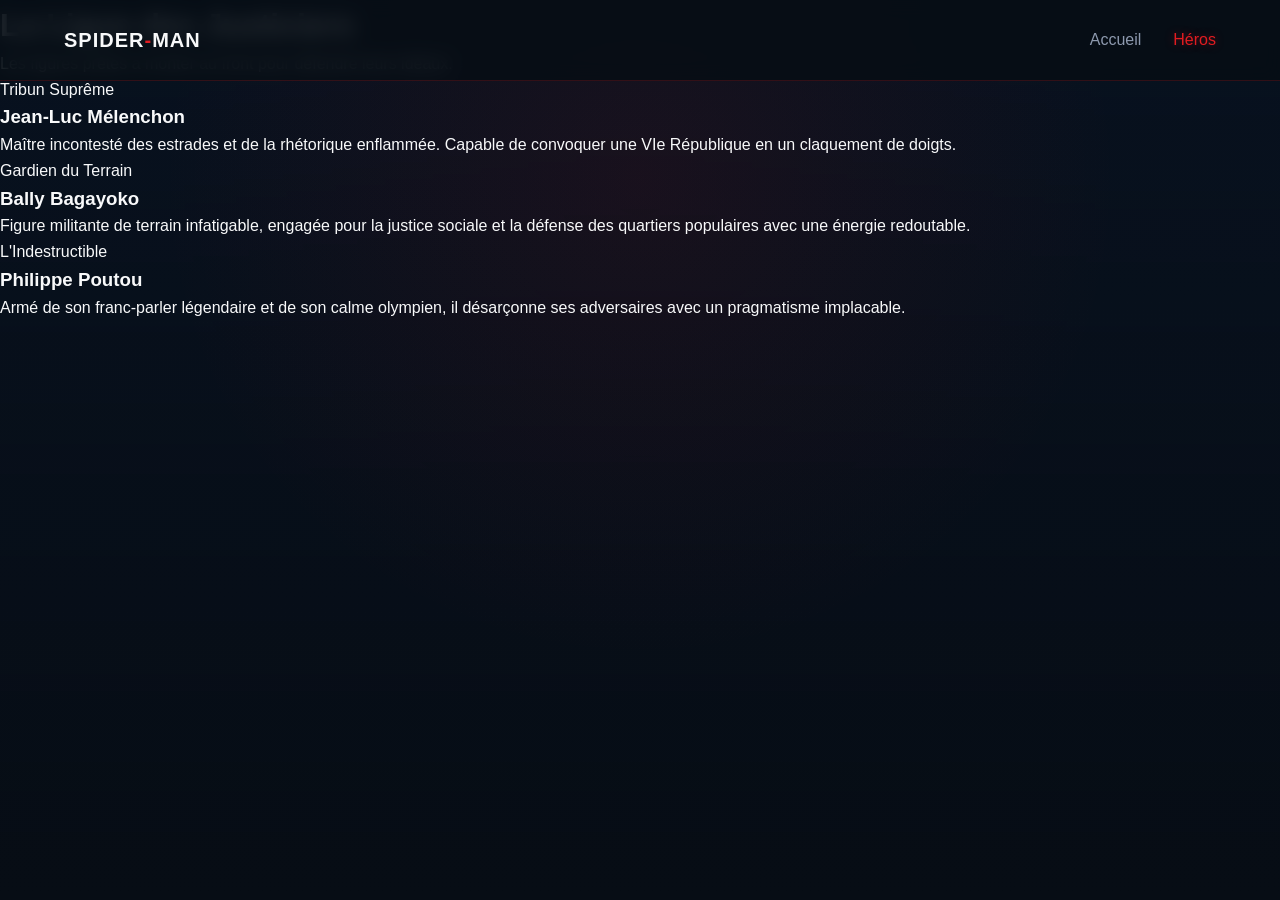
==== heroes.html @ 10fac40e "update heroes.html" ====
<!DOCTYPE html>
<html lang="fr">
<head>
    <meta charset="UTF-8">
    <meta name="viewport" content="width=device-width, initial-scale=1.0">
    <title>Spider-Man | Héros</title>
    <link rel="stylesheet" href="style.css">
</head>
<body>

    <!-- Navigation -->
    <header>
        <a href="index.html" class="logo">SPIDER<span>-</span>MAN</a>
        <nav>
            <ul>
                <li><a href="index.html">Accueil</a></li>
                <li><a href="heroes.html" class="active">Héros</a></li>
            </ul>
        </nav>
    </header>

    <!-- Section Liste des Héros -->
    <main class="heroes-container">
        <div class="heroes-header">
            <h1>La <span>Ligue</span> des Justiciers</h1>
            <p>Les figures prêtes à monter au front pour défendre leurs idéaux.</p>
        </div>

        <div class="heroes-grid">
            <!-- Jean-Luc Mélenchon -->
            <article class="hero-card">
                <span class="hero-badge">Tribun Suprême</span>
                <h3>Jean-Luc Mélenchon</h3>
                <p>Maître incontesté des estrades et de la rhétorique enflammée. Capable de convoquer une VIe République en un claquement de doigts.</p>
            </article>

            <!-- Bally Bagayoko -->
            <article class="hero-card">
                <span class="hero-badge">Gardien du Terrain</span>
                <h3>Bally Bagayoko</h3>
                <p>Figure militante de terrain infatigable, engagée pour la justice sociale et la défense des quartiers populaires avec une énergie redoutable.</p>
            </article>

            <!-- Philippe Poutou -->
            <article class="hero-card">
                <span class="hero-badge">L'Indestructible</span>
                <h3>Philippe Poutou</h3>
                <p>Armé de son franc-parler légendaire et de son calme olympien, il désarçonne ses adversaires avec un pragmatisme implacable.</p>
            </article>
        </div>
    </main>

</body>
</html>
---- style.css ----
/* =================================================================ato
   SPIDER-MAN THEME - INDEX.HTML (Épuré & Moderne)
   ================================================================ */

/* --- Variables Globales --- */
:root {
  --spidey-red: #E21C21;
  --spidey-red-dark: #b51216;
  --spidey-blue: #0A192F;
  --spidey-blue-light: #1D3557;
  --bg-dark: #070D15;
  --text-main: #F8F9FA;
  --text-muted: #8D99AE;
  --transition-smooth: all 0.3s cubic-bezier(0.4, 0, 0.2, 1);
}

/* --- Reset & Base --- */
* {
  margin: 0;
  padding: 0;
  box-sizing: border-box;
}

body {
  font-family: 'Inter', -apple-system, BlinkMacSystemFont, "Segoe UI", Roboto, sans-serif;
  background-color: var(--bg-dark);
  color: var(--text-main);
  line-height: 1.6;
  overflow-x: hidden;
}

/* Fond subtil inspiré de la texture toile d'araignée en arrière-plan */
body::before {
  content: "";
  position: fixed;
  top: 0; left: 0; width: 100%; height: 100%;
  background-image: 
    radial-gradient(circle at 50% 20%, rgba(226, 28, 33, 0.08) 0%, transparent 50%),
    linear-gradient(to bottom, rgba(10, 25, 47, 0.4), var(--bg-dark));
  z-index: -1;
}

/* --- Navigation / Header --- */
header {
  display: flex;
  justify-content: space-between;
  align-items: center;
  padding: 1.5rem 5%;
  position: fixed;
  top: 0;
  left: 0;
  width: 100%;
  background: rgba(7, 13, 21, 0.85);
  backdrop-filter: blur(10px);
  z-index: 1000;
  border-bottom: 1px solid rgba(226, 28, 33, 0.2);
}

.logo {
  font-weight: 800;
  font-size: 1.25rem;
  letter-spacing: 1px;
  color: var(--text-main);
  text-decoration: none;
}

.logo span {
  color: var(--spidey-red);
}

nav ul {
  display: flex;
  list-style: none;
  gap: 2rem;
}

nav a {
  text-decoration: none;
  color: var(--text-muted);
  font-weight: 500;
  transition: var(--transition-smooth);
}

nav a:hover,
nav a.active {
  color: var(--spidey-red);
  text-shadow: 0 0 10px rgba(226, 28, 33, 0.4);
}

/* --- Hero Section (Accueil) --- */
.hero {
  min-height: 100vh;
  display: flex;
  align-items: center;
  justify-content: space-between;
  padding: 0 10%;
  padding-top: 80px;
  gap: 4rem;
}

.hero-content {
  flex: 1;
  max-width: 600px;
}

.hero-tag {
  display: inline-block;
  background: rgba(226, 28, 33, 0.15);
  color: var(--spidey-red);
  padding: 0.4rem 1rem;
  border-radius: 50px;
  font-size: 0.85rem;
  font-weight: 600;
  margin-bottom: 1.5rem;
  border: 1px solid rgba(226, 28, 33, 0.3);
}

.hero h1 {
  font-size: 3.5rem;
  font-weight: 900;
  line-height: 1.1;
  margin-bottom: 1.5rem;
  letter-spacing: -1px;
}

.hero h1 span {
  color: var(--spidey-red);
}

.hero p {
  color: var(--text-muted);
  font-size: 1.1rem;
  margin-bottom: 2.5rem;
}

/* --- Boutons --- */
.cta-group {
  display: flex;
  gap: 1rem;
}

.btn {
  display: inline-block;
  padding: 0.8rem 2rem;
  border-radius: 6px;
  font-weight: 600;
  text-decoration: none;
  transition: var(--transition-smooth);
  cursor: pointer;
}

.btn-primary {
  background-color: var(--spidey-red);
  color: white;
  box-shadow: 0 4px 20px rgba(226, 28, 33, 0.4);
}

.btn-primary:hover {
  background-color: var(--spidey-red-dark);
  transform: translateY(-2px);
  box-shadow: 0 6px 25px rgba(226, 28, 33, 0.6);
}

.btn-secondary {
  background: transparent;
  color: var(--text-main);
  border: 1px solid rgba(255, 255, 255, 0.2);
}

.btn-secondary:hover {
  border-color: var(--text-main);
  background: rgba(255, 255, 255, 0.05);
}

/* --- Élément Visuel / Carte Minimaliste --- */
.hero-visual {
  flex: 1;
  display: flex;
  justify-content: center;
  align-items: center;
}

.spider-card {
  width: 100%;
  max-width: 380px;
  height: 480px;
  background: linear-gradient(145deg, rgba(29, 53, 87, 0.4), rgba(10, 25, 47, 0.8));
  border-radius: 20px;
  border: 1px solid rgba(226, 28, 33, 0.2);
  display: flex;
  flex-direction: column;
  justify-content: flex-end;
  padding: 2.5rem;
  position: relative;
  box-shadow: 0 20px 40px rgba(0, 0, 0, 0.5);
  overflow: hidden;
}

/* Effet graphique minimaliste de l'œil / masque dans la carte */
.spider-card::before {
  content: "";
  position: absolute;
  top: 15%;
  left: 50%;
  transform: translateX(-50%);
  width: 120px;
  height: 60px;
  background: radial-gradient(ellipse at center, rgba(226, 28, 33, 0.8) 0%, transparent 70%);
  filter: blur(25px);
  z-index: 1;
}

.card-info {
  position: relative;
  z-index: 2;
}

.card-info h3 {
  font-size: 1.5rem;
  margin-bottom: 0.5rem;
}

.card-info p {
  font-size: 0.9rem;
  color: var(--text-muted);
}

/* --- Responsive design simple --- */
@media (max-width: 968px) {
  .hero {
    flex-direction: column;
    text-align: center;
    justify-content: center;
    padding-top: 120px;
  }

  .hero-content {
    max-width: 100%;
  }

  .cta-group {
    justify-content: center;
  }

  nav ul {
    gap: 1rem;
  }
}
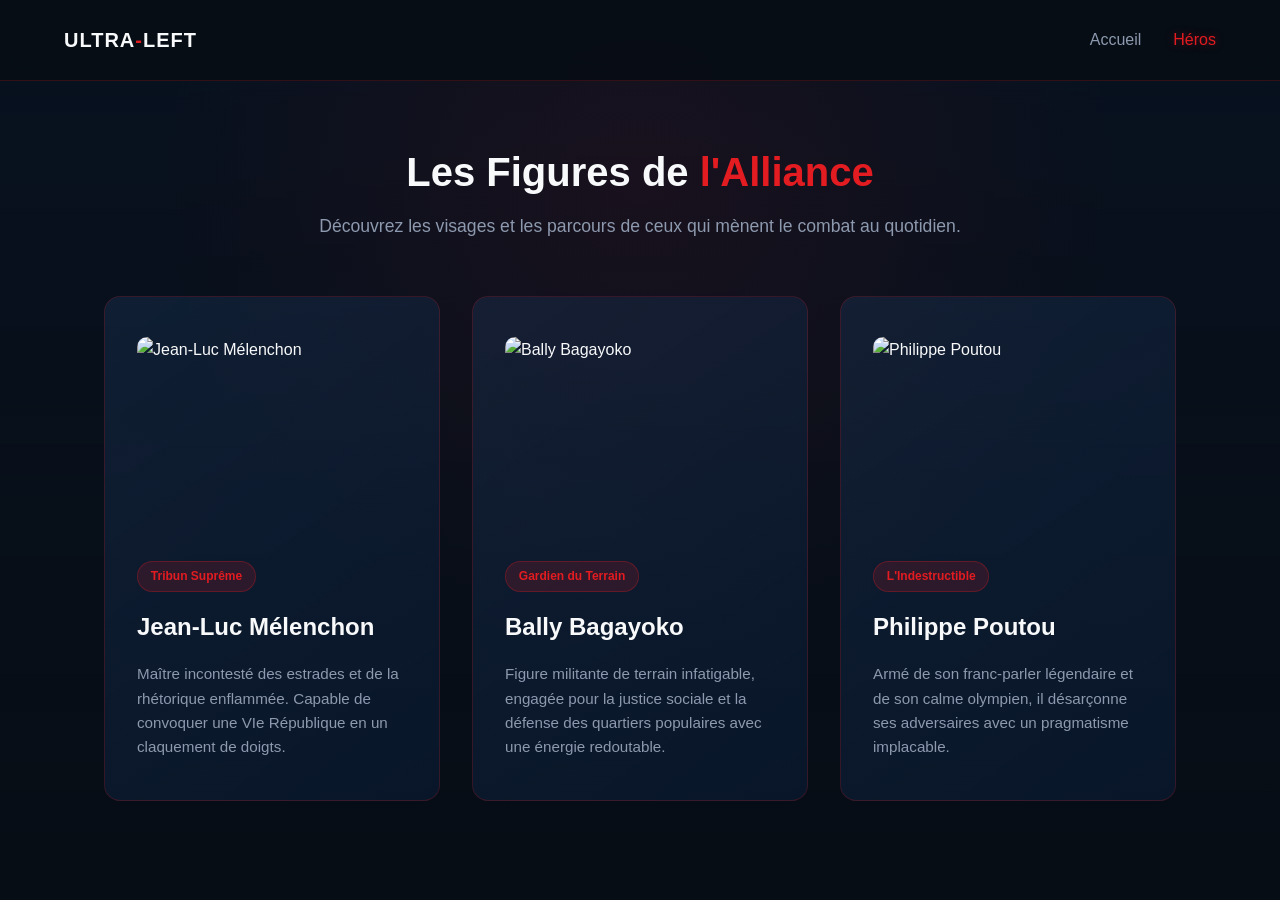
==== commit c68abf34: "update all" ====
--- a/heroes.html
+++ b/heroes.html
@@ -3,14 +3,14 @@
 <head>
     <meta charset="UTF-8">
     <meta name="viewport" content="width=device-width, initial-scale=1.0">
-    <title>Spider-Man | Héros</title>
+    <title>Ultra-Left | Héros</title>
     <link rel="stylesheet" href="style.css">
 </head>
 <body>
 
     <!-- Navigation -->
     <header>
-        <a href="index.html" class="logo">SPIDER<span>-</span>MAN</a>
+        <a href="index.html" class="logo">ULTRA<span>-</span>LEFT</a>
         <nav>
             <ul>
                 <li><a href="index.html">Accueil</a></li>
@@ -22,13 +22,16 @@
     <!-- Section Liste des Héros -->
     <main class="heroes-container">
         <div class="heroes-header">
-            <h1>La <span>Ligue</span> des Justiciers</h1>
-            <p>Les figures prêtes à monter au front pour défendre leurs idéaux.</p>
+            <h1>Les Figures de <span>l'Alliance</span></h1>
+            <p>Découvrez les visages et les parcours de ceux qui mènent le combat au quotidien.</p>
         </div>
 
         <div class="heroes-grid">
             <!-- Jean-Luc Mélenchon -->
             <article class="hero-card">
+                <div class="hero-img-container">
+                    <img src="https://images.unsplash.com/photo-1544717305-2782549b5136?auto=format&fit=crop&w=600&q=80" alt="Jean-Luc Mélenchon">
+                </div>
                 <span class="hero-badge">Tribun Suprême</span>
                 <h3>Jean-Luc Mélenchon</h3>
                 <p>Maître incontesté des estrades et de la rhétorique enflammée. Capable de convoquer une VIe République en un claquement de doigts.</p>
@@ -36,6 +39,9 @@
 
             <!-- Bally Bagayoko -->
             <article class="hero-card">
+                <div class="hero-img-container">
+                    <img src="https://images.unsplash.com/photo-1507003211169-0a1dd7228f2d?auto=format&fit=crop&w=600&q=80" alt="Bally Bagayoko">
+                </div>
                 <span class="hero-badge">Gardien du Terrain</span>
                 <h3>Bally Bagayoko</h3>
                 <p>Figure militante de terrain infatigable, engagée pour la justice sociale et la défense des quartiers populaires avec une énergie redoutable.</p>
@@ -43,6 +49,9 @@
 
             <!-- Philippe Poutou -->
             <article class="hero-card">
+                <div class="hero-img-container">
+                    <img src="https://images.unsplash.com/photo-1500648767791-00dcc994a43e?auto=format&fit=crop&w=600&q=80" alt="Philippe Poutou">
+                </div>
                 <span class="hero-badge">L'Indestructible</span>
                 <h3>Philippe Poutou</h3>
                 <p>Armé de son franc-parler légendaire et de son calme olympien, il désarçonne ses adversaires avec un pragmatisme implacable.</p>
--- a/style.css
+++ b/style.css
@@ -245,4 +245,100 @@
   nav ul {
     gap: 1rem;
   }
+}
+/* =================================================================
+   HEROES.HTML STYLES
+   ================================================================ */
+
+.heroes-container {
+  padding: 140px 5% 5rem 5%;
+  max-width: 1200px;
+  margin: 0 auto;
+}
+
+.heroes-header {
+  text-align: center;
+  margin-bottom: 3.5rem;
+}
+
+.heroes-header h1 {
+  font-size: 2.5rem;
+  font-weight: 800;
+  margin-bottom: 0.5rem;
+}
+
+.heroes-header h1 span {
+  color: var(--spidey-red);
+}
+
+.heroes-header p {
+  color: var(--text-muted);
+  font-size: 1.1rem;
+}
+
+.heroes-grid {
+  display: grid;
+  grid-template-columns: repeat(auto-fit, minmax(320px, 1fr));
+  gap: 2rem;
+}
+
+.hero-card {
+  background: linear-gradient(145deg, rgba(29, 53, 87, 0.4), rgba(10, 25, 47, 0.8));
+  border-radius: 16px;
+  border: 1px solid rgba(226, 28, 33, 0.2);
+  padding: 2.5rem 2rem;
+  display: flex;
+  flex-direction: column;
+  gap: 1rem;
+  transition: var(--transition-smooth);
+  position: relative;
+  overflow: hidden;
+}
+
+.hero-card:hover {
+  transform: translateY(-5px);
+  border-color: var(--spidey-red);
+  box-shadow: 0 10px 30px rgba(226, 28, 33, 0.25);
+}
+
+.hero-badge {
+  align-self: flex-start;
+  background: rgba(226, 28, 33, 0.15);
+  color: var(--spidey-red);
+  padding: 0.3rem 0.8rem;
+  border-radius: 50px;
+  font-size: 0.75rem;
+  font-weight: 600;
+  border: 1px solid rgba(226, 28, 33, 0.3);
+}
+
+.hero-card h3 {
+  font-size: 1.5rem;
+  font-weight: 700;
+  color: var(--text-main);
+}
+
+.hero-card p {
+  color: var(--text-muted);
+  font-size: 0.95rem;
+  line-height: 1.6;
+}
+/* --- Style des images pour les cartes de héros --- */
+.hero-img-container {
+  width: 100%;
+  height: 200px;
+  overflow: hidden;
+  border-radius: 10px;
+  margin-bottom: 0.5rem;
+}
+
+.hero-img-container img {
+  width: 100%;
+  height: 100%;
+  object-fit: cover;
+  transition: transform 0.5s ease;
+}
+
+.hero-card:hover .hero-img-container img {
+  transform: scale(1.05);
 }
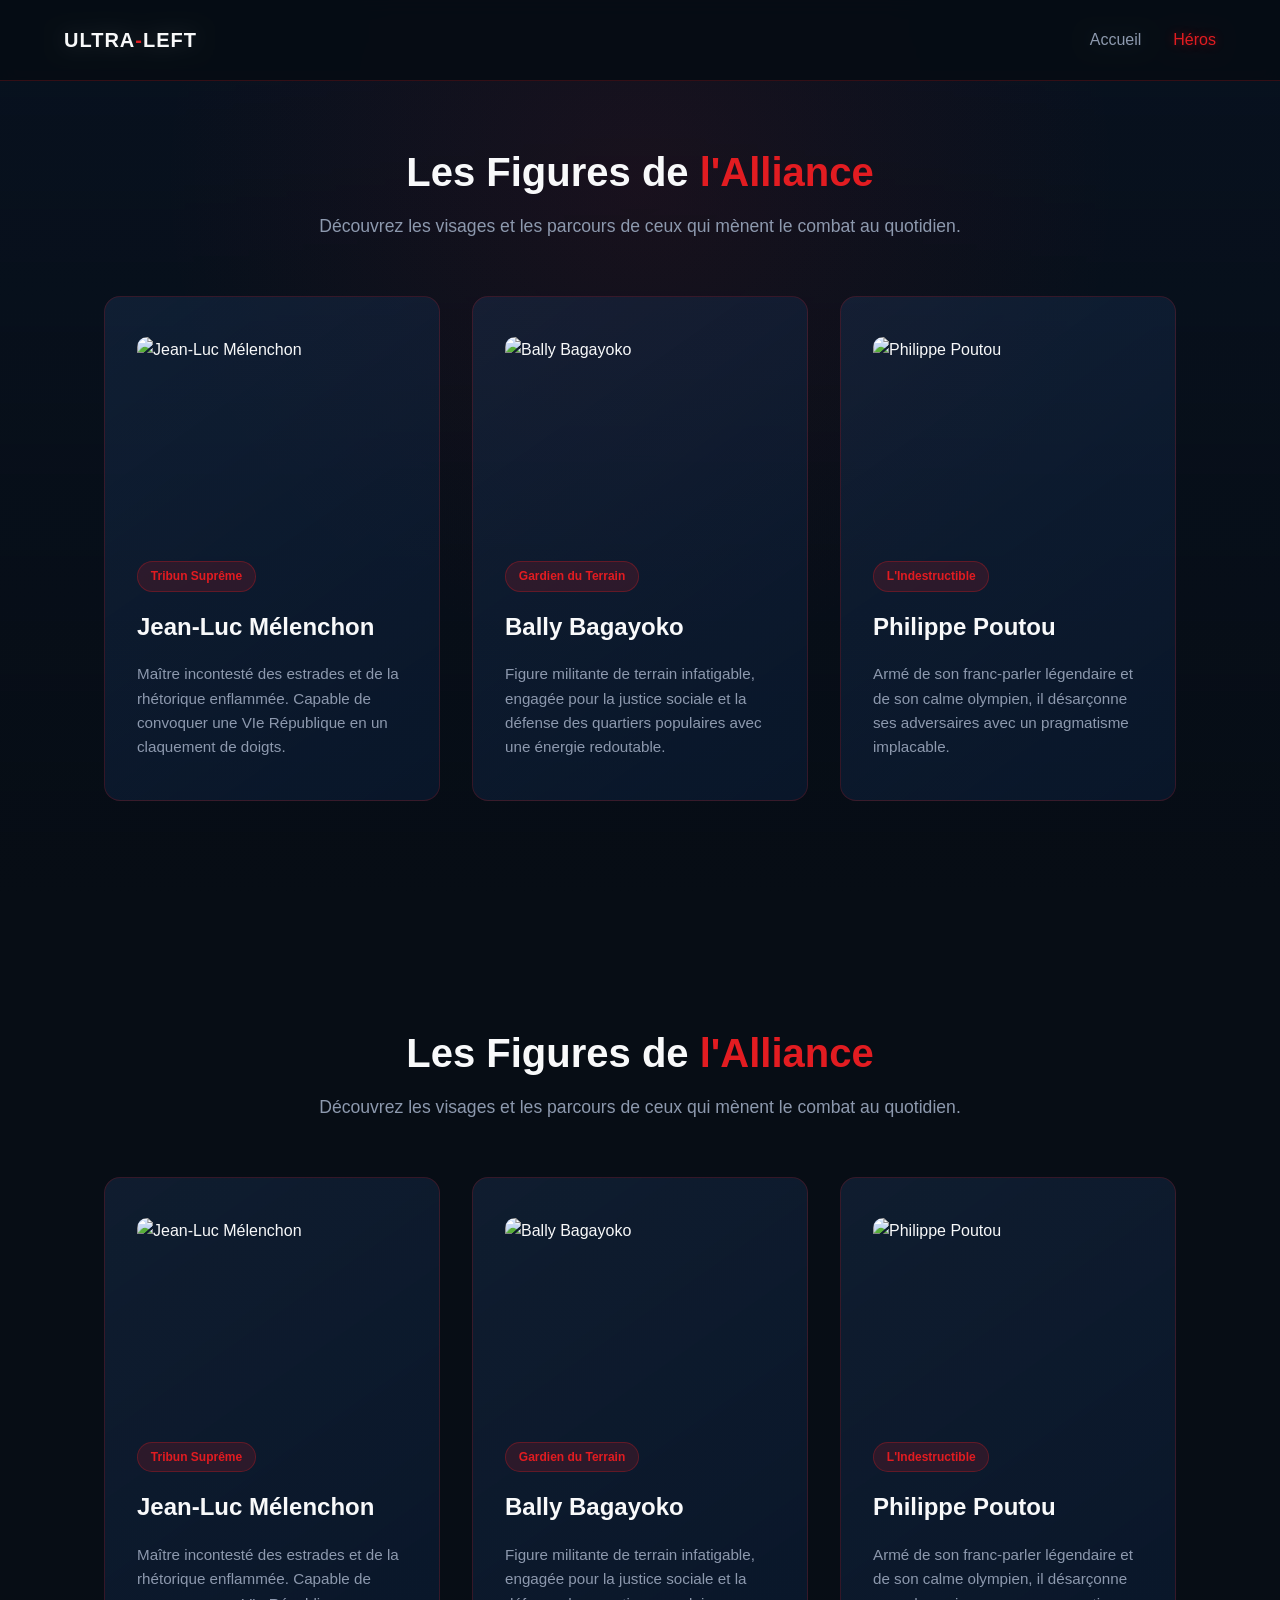
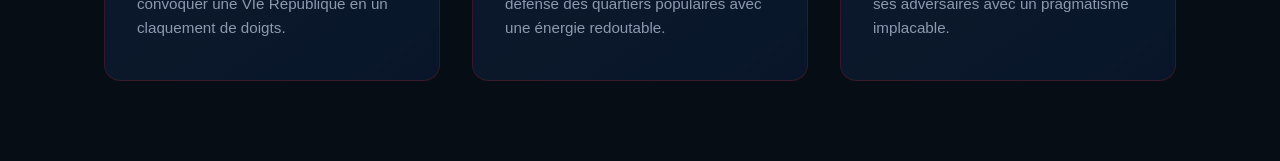
==== commit 26201226: "update index heroes" ====
--- a/heroes.html
+++ b/heroes.html
@@ -30,7 +30,7 @@
             <!-- Jean-Luc Mélenchon -->
             <article class="hero-card">
                 <div class="hero-img-container">
-                    <img src="https://images.unsplash.com/photo-1544717305-2782549b5136?auto=format&fit=crop&w=600&q=80" alt="Jean-Luc Mélenchon">
+                    <img src="https://hanslucas.com/db/1/pict/zoom/1733183.jpg" alt="Jean-Luc Mélenchon">
                 </div>
                 <span class="hero-badge">Tribun Suprême</span>
                 <h3>Jean-Luc Mélenchon</h3>
@@ -40,7 +40,7 @@
             <!-- Bally Bagayoko -->
             <article class="hero-card">
                 <div class="hero-img-container">
-                    <img src="https://images.unsplash.com/photo-1507003211169-0a1dd7228f2d?auto=format&fit=crop&w=600&q=80" alt="Bally Bagayoko">
+                    <img src="https://www.ballybagayoko.com/wp-content/uploads/2025/11/Bally-Bagayoko-LFI-Saint-Denis-Pierrefitte-09-scaled.jpg" alt="Bally Bagayoko">
                 </div>
                 <span class="hero-badge">Gardien du Terrain</span>
                 <h3>Bally Bagayoko</h3>
@@ -50,7 +50,69 @@
             <!-- Philippe Poutou -->
             <article class="hero-card">
                 <div class="hero-img-container">
-                    <img src="https://images.unsplash.com/photo-1500648767791-00dcc994a43e?auto=format&fit=crop&w=600&q=80" alt="Philippe Poutou">
+                    <img src="https://hanslucas.com/db/1/pict/zoom/1487719.jpg" alt="Philippe Poutou">
+                </div>
+                <span class="hero-badge">L'Indestructible</span>
+                <h3>Philippe Poutou</h3>
+                <p>Armé de son franc-parler légendaire et de son calme olympien, il désarçonne ses adversaires avec un pragmatisme implacable.</p>
+            </article>
+        </div>
+    </main>
+
+</body>
+</html><!DOCTYPE html>
+<html lang="fr">
+<head>
+    <meta charset="UTF-8">
+    <meta name="viewport" content="width=device-width, initial-scale=1.0">
+    <title>Ultra-Left | Héros</title>
+    <link rel="stylesheet" href="style.css">
+</head>
+<body>
+
+    <!-- Navigation -->
+    <header>
+        <a href="index.html" class="logo">ULTRA<span>-</span>LEFT</a>
+        <nav>
+            <ul>
+                <li><a href="index.html">Accueil</a></li>
+                <li><a href="heroes.html" class="active">Héros</a></li>
+            </ul>
+        </nav>
+    </header>
+
+    <!-- Section Liste des Héros -->
+    <main class="heroes-container">
+        <div class="heroes-header">
+            <h1>Les Figures de <span>l'Alliance</span></h1>
+            <p>Découvrez les visages et les parcours de ceux qui mènent le combat au quotidien.</p>
+        </div>
+
+        <div class="heroes-grid">
+            <!-- Jean-Luc Mélenchon -->
+            <article class="hero-card">
+                <div class="hero-img-container">
+                    <img src="https://hanslucas.com/db/1/pict/zoom/1733183.jpg" alt="Jean-Luc Mélenchon">
+                </div>
+                <span class="hero-badge">Tribun Suprême</span>
+                <h3>Jean-Luc Mélenchon</h3>
+                <p>Maître incontesté des estrades et de la rhétorique enflammée. Capable de convoquer une VIe République en un claquement de doigts.</p>
+            </article>
+
+            <!-- Bally Bagayoko -->
+            <article class="hero-card">
+                <div class="hero-img-container">
+                    <img src="https://www.ballybagayoko.com/wp-content/uploads/2025/11/Bally-Bagayoko-LFI-Saint-Denis-Pierrefitte-09-scaled.jpg" alt="Bally Bagayoko">
+                </div>
+                <span class="hero-badge">Gardien du Terrain</span>
+                <h3>Bally Bagayoko</h3>
+                <p>Figure militante de terrain infatigable, engagée pour la justice sociale et la défense des quartiers populaires avec une énergie redoutable.</p>
+            </article>
+
+            <!-- Philippe Poutou -->
+            <article class="hero-card">
+                <div class="hero-img-container">
+                    <img src="https://hanslucas.com/db/1/pict/zoom/1487719.jpg" alt="Philippe Poutou">
                 </div>
                 <span class="hero-badge">L'Indestructible</span>
                 <h3>Philippe Poutou</h3>
